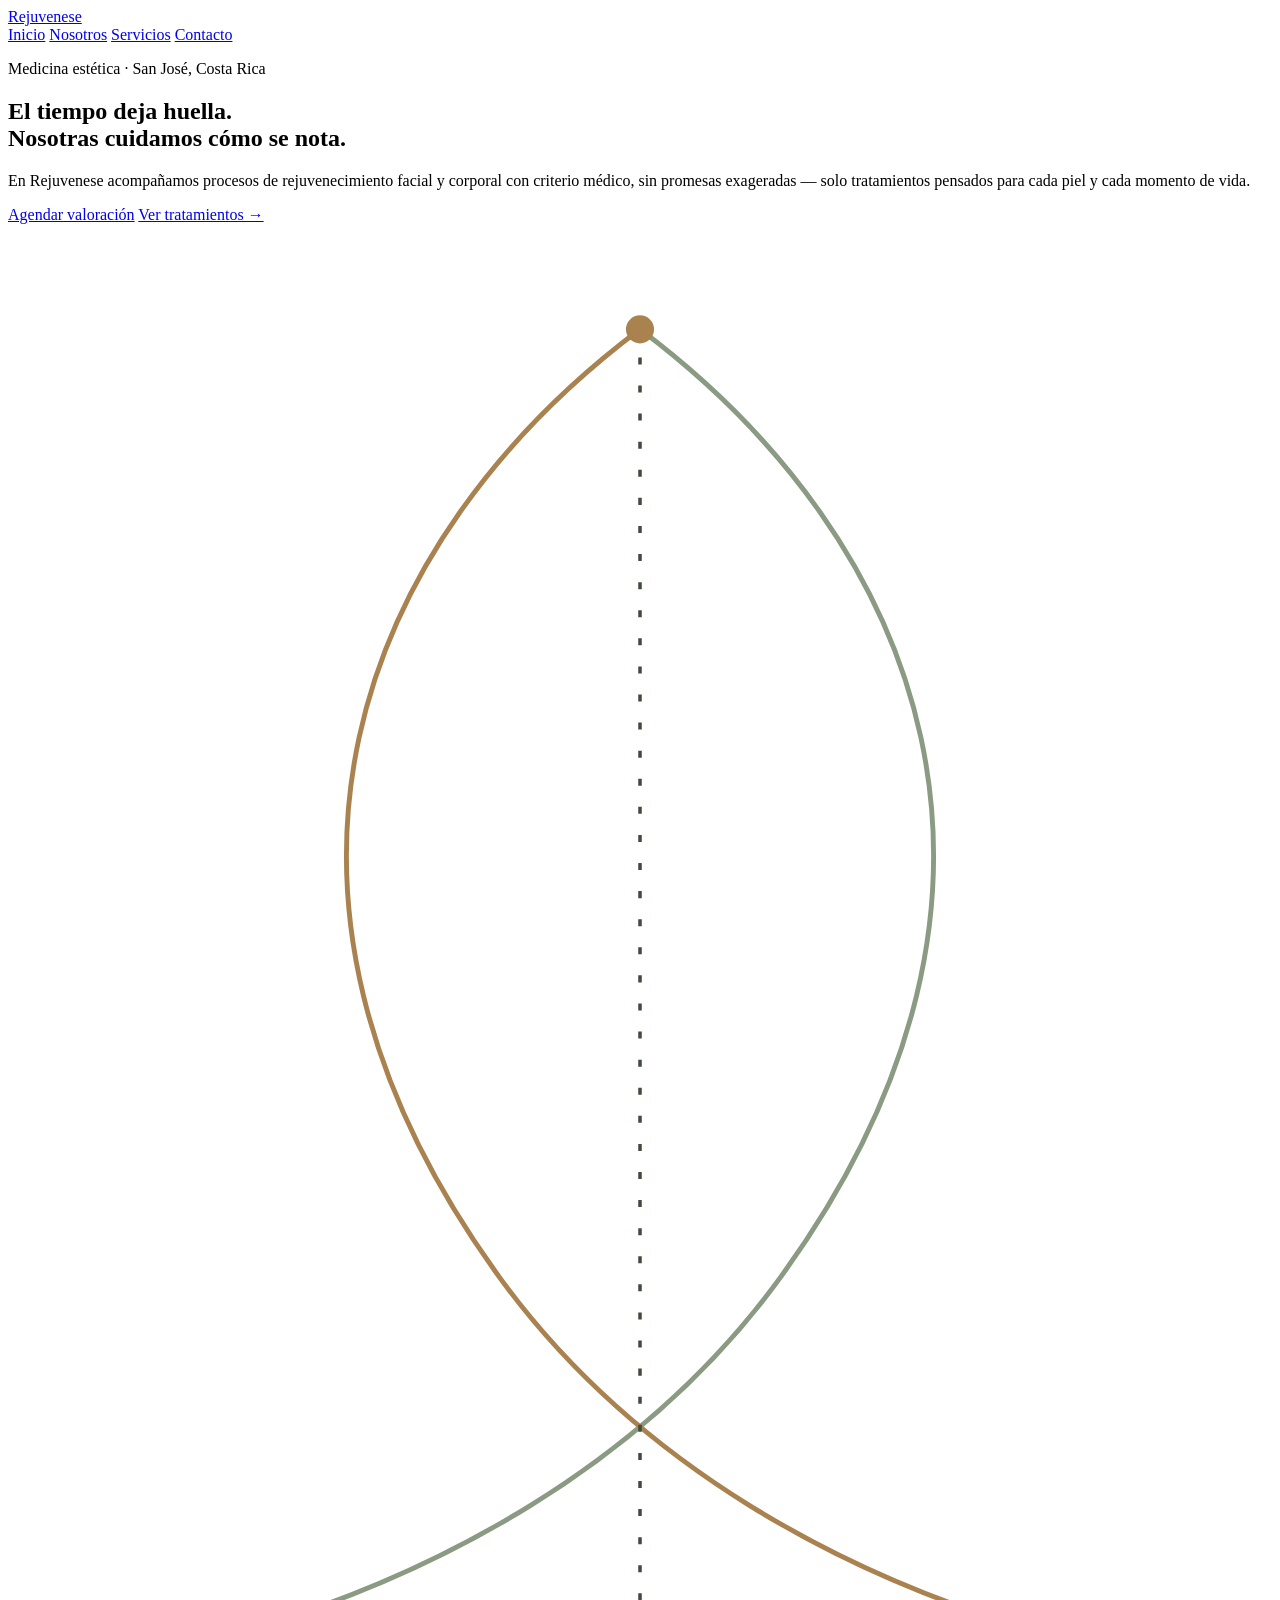
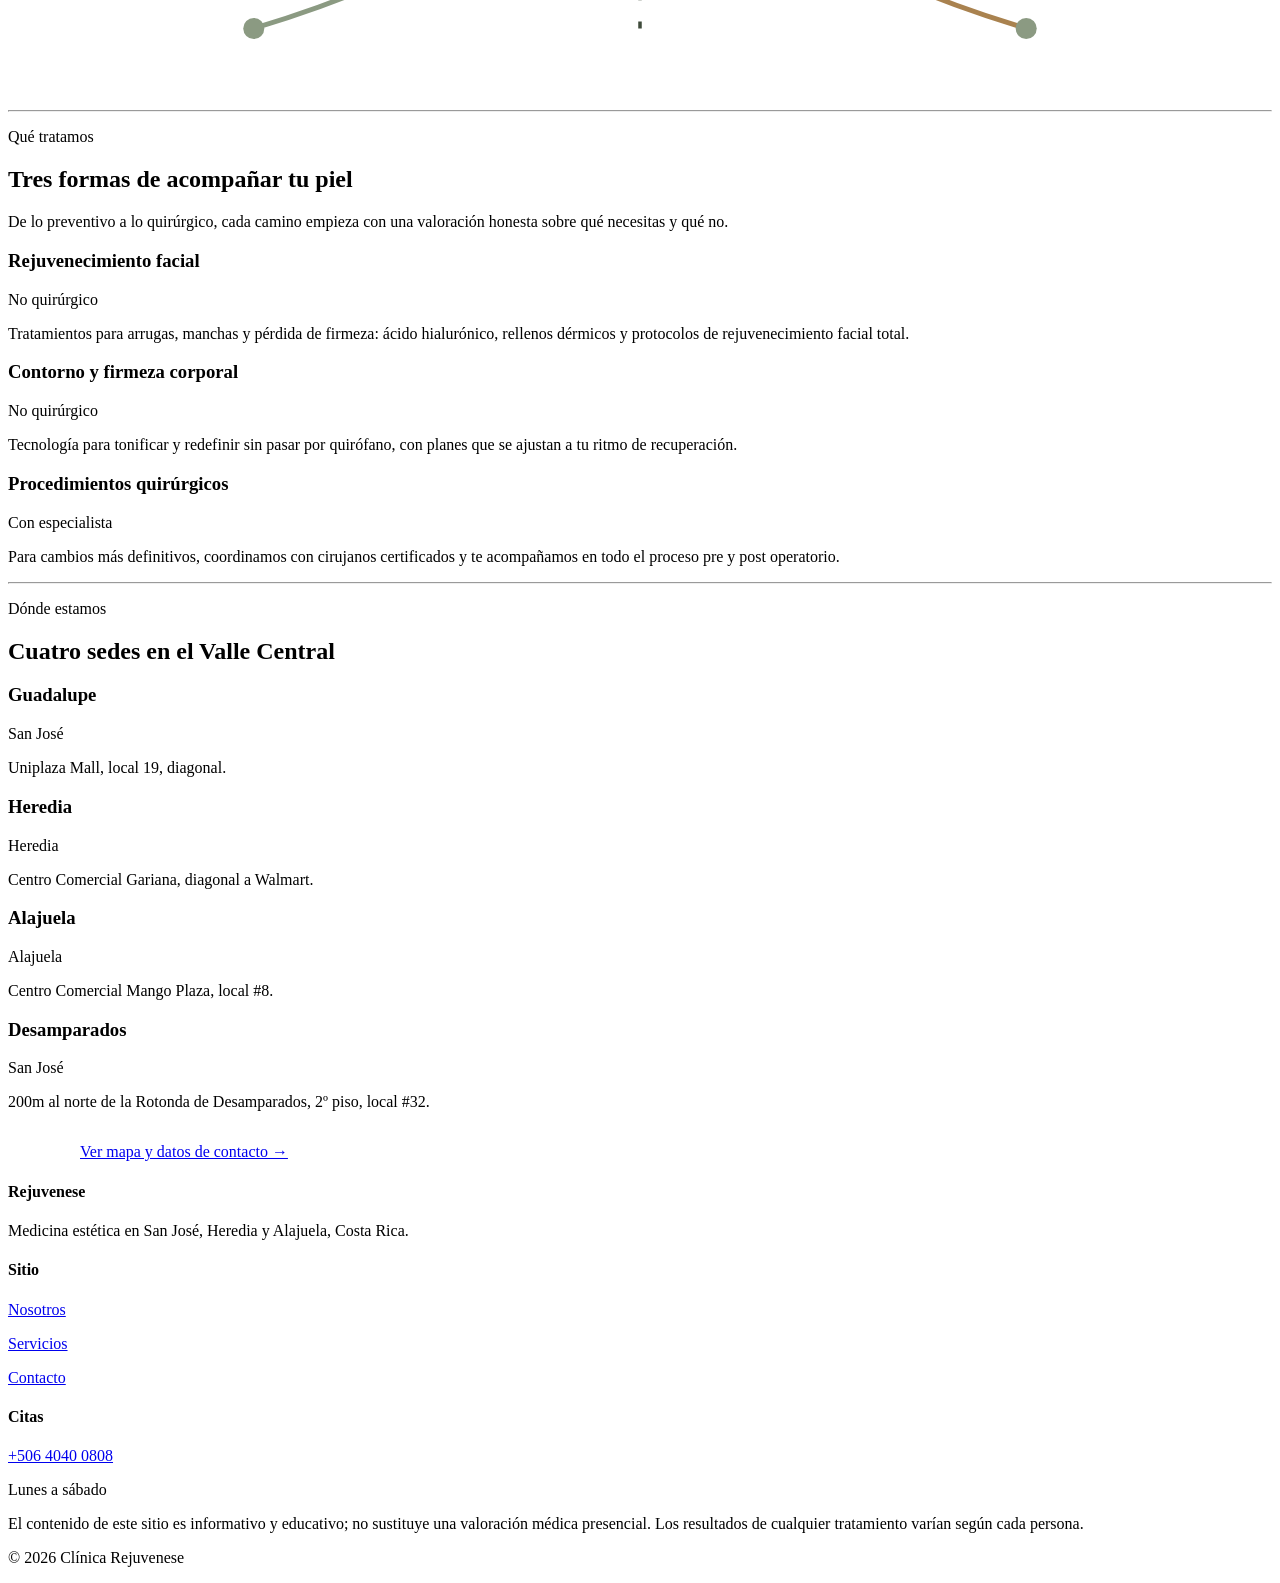
==== index.html @ feb4945f "Rename index to index.html" ====
<!DOCTYPE html>
<html lang="es">
<head>
<meta charset="UTF-8">
<meta name="viewport" content="width=device-width, initial-scale=1.0">
<title>Clínica Rejuvenese · Medicina estética en Costa Rica</title>
<link rel="stylesheet" href="style.css">
</head>
<body>

<header class="site-nav">
  <div class="nav-inner">
    <a href="index.html" class="brand">Rejuvenese</a>
    <nav class="links">
      <a href="index.html" class="active">Inicio</a>
      <a href="nosotros.html">Nosotros</a>
      <a href="servicios.html">Servicios</a>
      <a href="contacto.html">Contacto</a>
    </nav>
  </div>
</header>

<section class="hero">
  <div>
    <p class="eyebrow">Medicina estética · San José, Costa Rica</p>
    <h1>El tiempo deja huella.<br>Nosotras cuidamos cómo se nota.</h1>
    <p class="lede">En Rejuvenese acompañamos procesos de rejuvenecimiento facial y corporal con criterio médico, sin promesas exageradas — solo tratamientos pensados para cada piel y cada momento de vida.</p>
    <div class="cta-row">
      <a href="contacto.html" class="btn primary">Agendar valoración</a>
      <a href="servicios.html" class="link-gold">Ver tratamientos →</a>
    </div>
  </div>
  <div class="hero-figure">
    <svg viewBox="0 0 360 420" xmlns="http://www.w3.org/2000/svg" class="leaf-motif">
      <path d="M180 30 C 260 90, 300 190, 220 300 C 180 355, 120 385, 70 400" fill="none" stroke="#8B9A82" stroke-width="1.4"/>
      <path d="M180 30 C 100 90, 60 190, 140 300 C 180 355, 240 385, 290 400" fill="none" stroke="#A9824F" stroke-width="1.4"/>
      <path d="M180 30 L180 400" stroke="#3F4B3B" stroke-width="1" stroke-dasharray="2 6"/>
      <circle cx="180" cy="30" r="4" fill="#A9824F"/>
      <circle cx="70" cy="400" r="3" fill="#8B9A82"/>
      <circle cx="290" cy="400" r="3" fill="#8B9A82"/>
    </svg>
  </div>
</section>

<hr class="rule">

<section>
  <div class="section-head">
    <p class="eyebrow">Qué tratamos</p>
    <h2>Tres formas de acompañar tu piel</h2>
    <p>De lo preventivo a lo quirúrgico, cada camino empieza con una valoración honesta sobre qué necesitas y qué no.</p>
  </div>
  <div class="service-list">
    <div class="service-row">
      <h3>Rejuvenecimiento facial</h3>
      <div>
        <p class="tag">No quirúrgico</p>
        <p>Tratamientos para arrugas, manchas y pérdida de firmeza: ácido hialurónico, rellenos dérmicos y protocolos de rejuvenecimiento facial total.</p>
      </div>
    </div>
    <div class="service-row">
      <h3>Contorno y firmeza corporal</h3>
      <div>
        <p class="tag">No quirúrgico</p>
        <p>Tecnología para tonificar y redefinir sin pasar por quirófano, con planes que se ajustan a tu ritmo de recuperación.</p>
      </div>
    </div>
    <div class="service-row">
      <h3>Procedimientos quirúrgicos</h3>
      <div>
        <p class="tag">Con especialista</p>
        <p>Para cambios más definitivos, coordinamos con cirujanos certificados y te acompañamos en todo el proceso pre y post operatorio.</p>
      </div>
    </div>
  </div>
</section>

<hr class="rule">

<section class="tight">
  <div class="section-head">
    <p class="eyebrow">Dónde estamos</p>
    <h2>Cuatro sedes en el Valle Central</h2>
  </div>
  <div class="locations-grid">
    <div class="location-card">
      <h3>Guadalupe</h3>
      <p class="region">San José</p>
      <p>Uniplaza Mall, local 19, diagonal.</p>
    </div>
    <div class="location-card">
      <h3>Heredia</h3>
      <p class="region">Heredia</p>
      <p>Centro Comercial Gariana, diagonal a Walmart.</p>
    </div>
    <div class="location-card">
      <h3>Alajuela</h3>
      <p class="region">Alajuela</p>
      <p>Centro Comercial Mango Plaza, local #8.</p>
    </div>
    <div class="location-card">
      <h3>Desamparados</h3>
      <p class="region">San José</p>
      <p>200m al norte de la Rotonda de Desamparados, 2º piso, local #32.</p>
    </div>
  </div>
  <div style="max-width:1120px; margin:32px auto 0;">
    <a href="contacto.html" class="link-gold">Ver mapa y datos de contacto →</a>
  </div>
</section>

<footer>
  <div class="footer-inner">
    <div>
      <h4>Rejuvenese</h4>
      <p>Medicina estética en San José, Heredia y Alajuela, Costa Rica.</p>
    </div>
    <div>
      <h4>Sitio</h4>
      <p><a href="nosotros.html">Nosotros</a></p>
      <p><a href="servicios.html">Servicios</a></p>
      <p><a href="contacto.html">Contacto</a></p>
    </div>
    <div>
      <h4>Citas</h4>
      <p><a href="tel:+50640400808">+506 4040 0808</a></p>
      <p>Lunes a sábado</p>
    </div>
  </div>
  <div class="footer-bottom">
    <p class="disclaimer">El contenido de este sitio es informativo y educativo; no sustituye una valoración médica presencial. Los resultados de cualquier tratamiento varían según cada persona.</p>
    <p>© 2026 Clínica Rejuvenese</p>
  </div>
</footer>

</body>
</html>
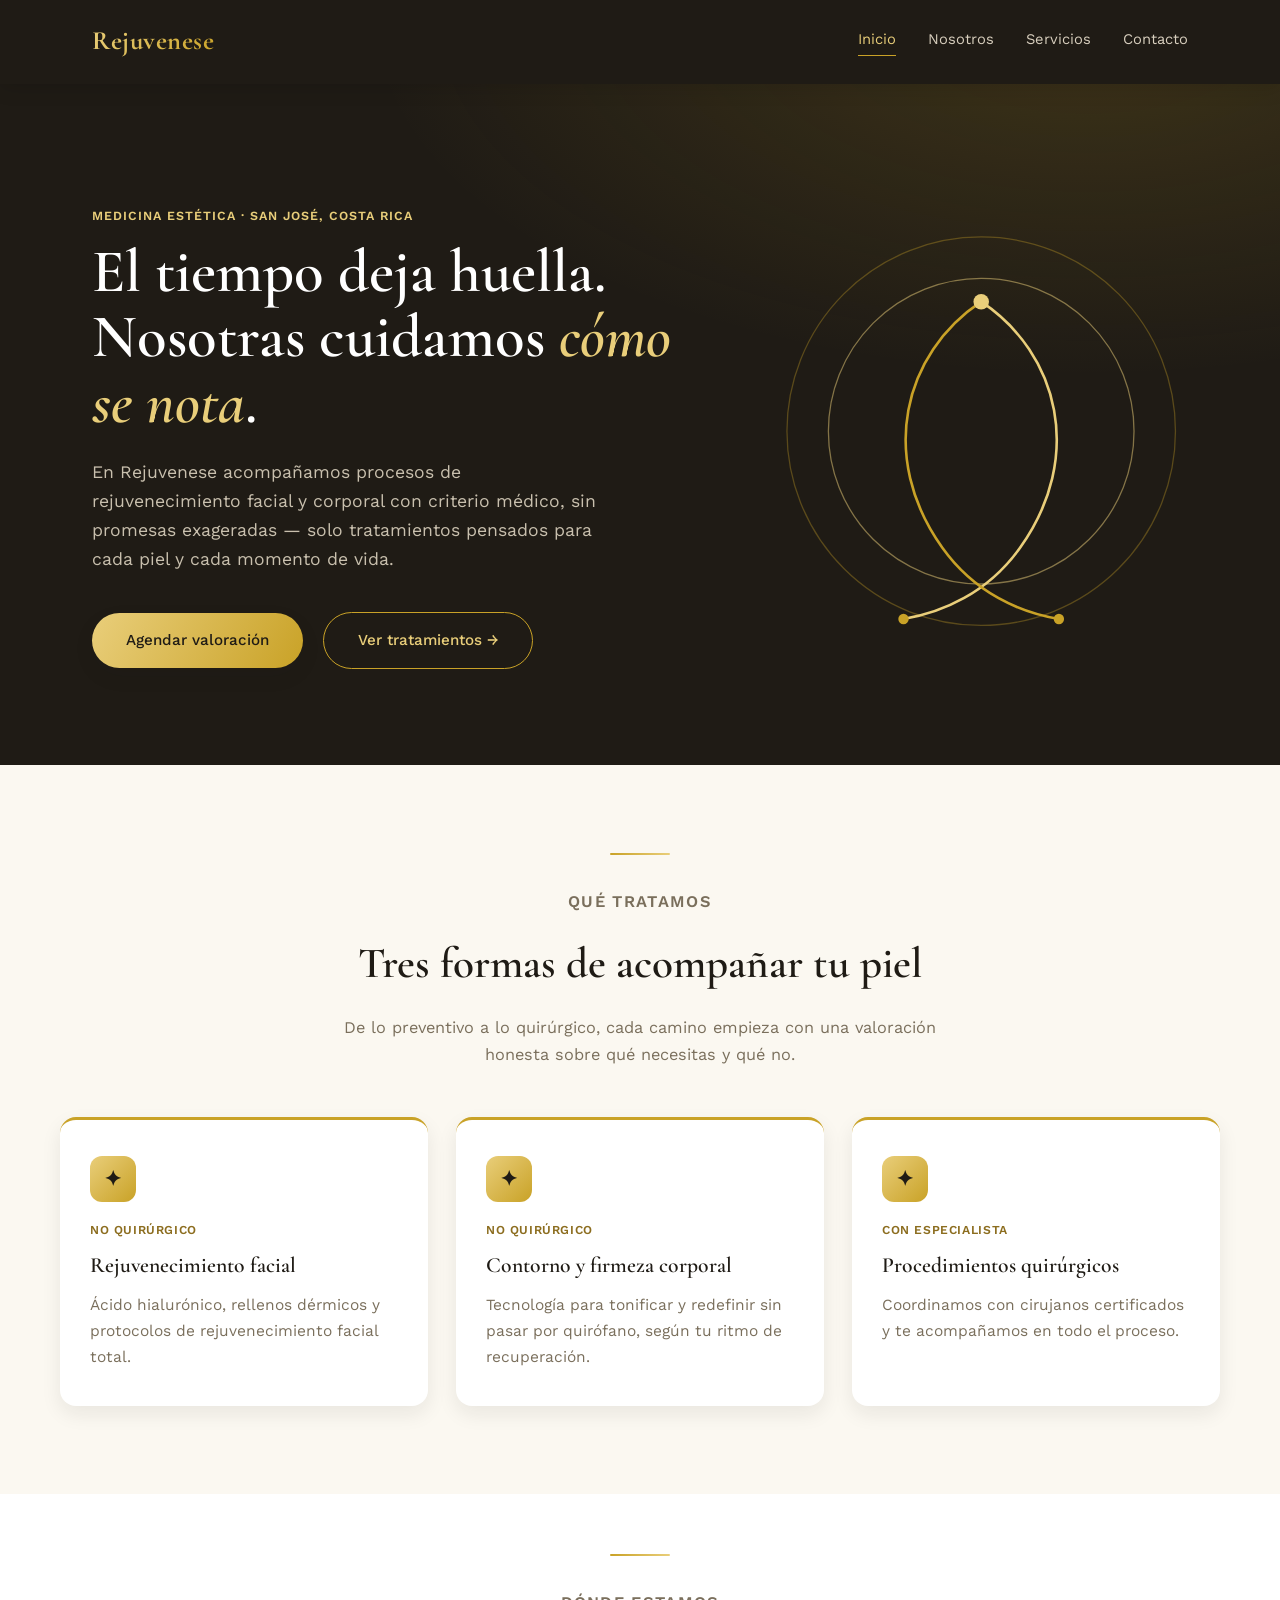
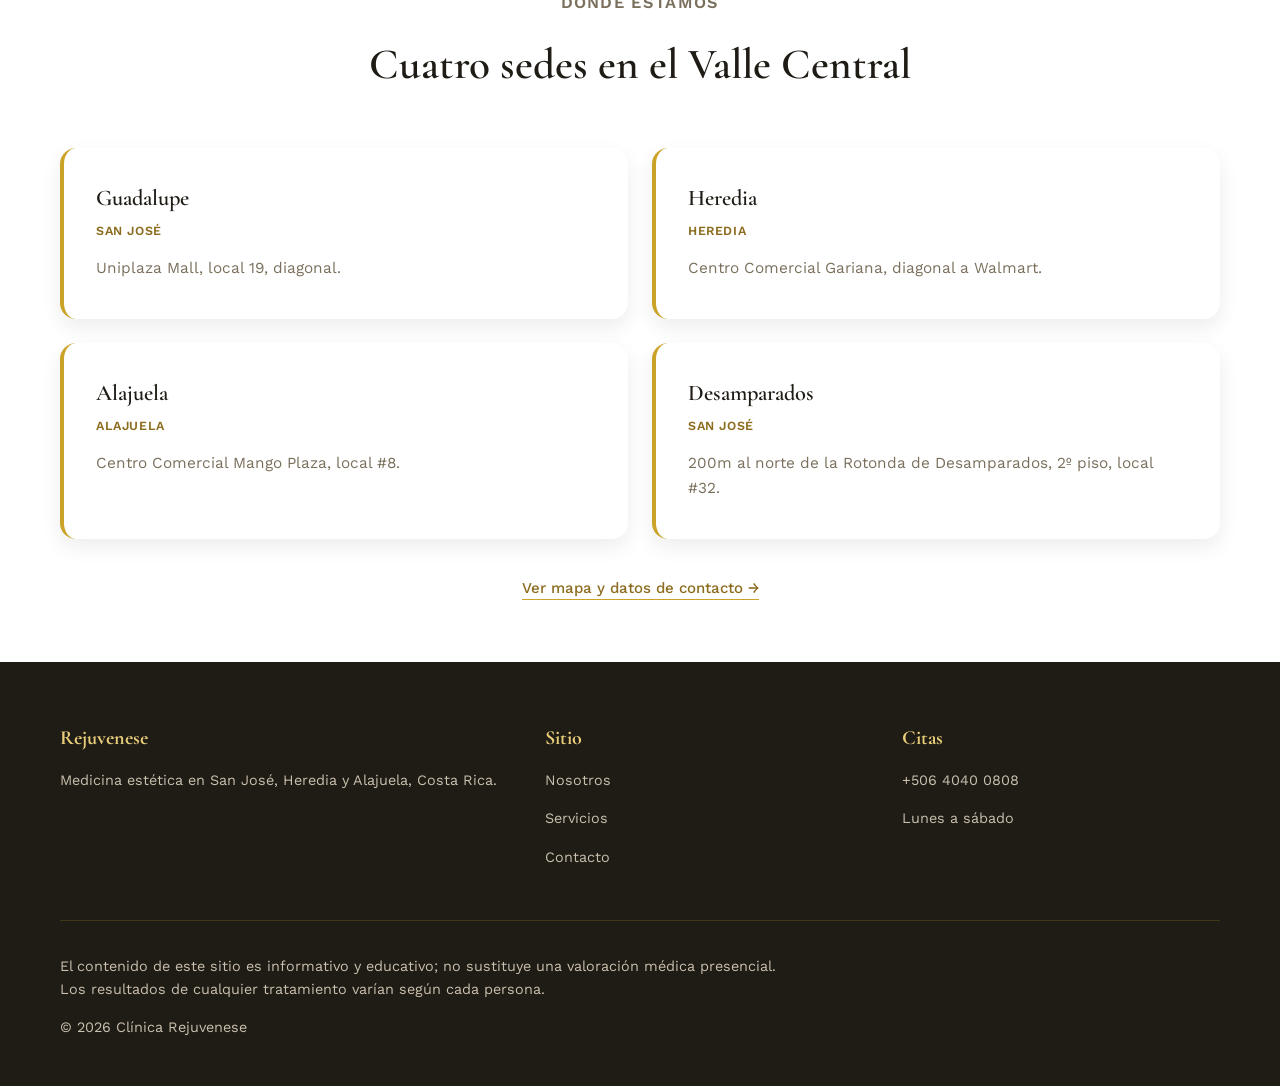
==== commit 8aedd066: "Add files via upload" ====
--- a/index.html
+++ b/index.html
@@ -21,64 +21,62 @@
 </header>
 
 <section class="hero">
-  <div>
-    <p class="eyebrow">Medicina estética · San José, Costa Rica</p>
-    <h1>El tiempo deja huella.<br>Nosotras cuidamos cómo se nota.</h1>
-    <p class="lede">En Rejuvenese acompañamos procesos de rejuvenecimiento facial y corporal con criterio médico, sin promesas exageradas — solo tratamientos pensados para cada piel y cada momento de vida.</p>
-    <div class="cta-row">
-      <a href="contacto.html" class="btn primary">Agendar valoración</a>
-      <a href="servicios.html" class="link-gold">Ver tratamientos →</a>
+  <div class="hero-inner">
+    <div>
+      <p class="eyebrow" style="color:var(--gold-light);">Medicina estética · San José, Costa Rica</p>
+      <h1>El tiempo deja huella.<br>Nosotras cuidamos <em>cómo se nota</em>.</h1>
+      <p class="lede">En Rejuvenese acompañamos procesos de rejuvenecimiento facial y corporal con criterio médico, sin promesas exageradas — solo tratamientos pensados para cada piel y cada momento de vida.</p>
+      <div class="cta-row">
+        <a href="contacto.html" class="btn primary">Agendar valoración</a>
+        <a href="servicios.html" class="btn ghost">Ver tratamientos →</a>
+      </div>
     </div>
-  </div>
-  <div class="hero-figure">
-    <svg viewBox="0 0 360 420" xmlns="http://www.w3.org/2000/svg" class="leaf-motif">
-      <path d="M180 30 C 260 90, 300 190, 220 300 C 180 355, 120 385, 70 400" fill="none" stroke="#8B9A82" stroke-width="1.4"/>
-      <path d="M180 30 C 100 90, 60 190, 140 300 C 180 355, 240 385, 290 400" fill="none" stroke="#A9824F" stroke-width="1.4"/>
-      <path d="M180 30 L180 400" stroke="#3F4B3B" stroke-width="1" stroke-dasharray="2 6"/>
-      <circle cx="180" cy="30" r="4" fill="#A9824F"/>
-      <circle cx="70" cy="400" r="3" fill="#8B9A82"/>
-      <circle cx="290" cy="400" r="3" fill="#8B9A82"/>
-    </svg>
+    <div class="hero-figure">
+      <svg viewBox="0 0 320 320" xmlns="http://www.w3.org/2000/svg">
+        <circle cx="160" cy="160" r="150" fill="none" stroke="#C9A227" stroke-width="1" opacity="0.35"/>
+        <circle cx="160" cy="160" r="118" fill="none" stroke="#E9CE7A" stroke-width="1" opacity="0.5"/>
+        <path d="M160 60 C 220 100, 240 180, 190 250 C 165 285, 130 300, 100 305" fill="none" stroke="#E9CE7A" stroke-width="2"/>
+        <path d="M160 60 C 100 100, 80 180, 130 250 C 155 285, 190 300, 220 305" fill="none" stroke="#C9A227" stroke-width="2"/>
+        <circle cx="160" cy="60" r="6" fill="#E9CE7A"/>
+        <circle cx="100" cy="305" r="4" fill="#C9A227"/>
+        <circle cx="220" cy="305" r="4" fill="#C9A227"/>
+      </svg>
+    </div>
   </div>
 </section>
 
-<hr class="rule">
-
 <section>
   <div class="section-head">
+    <div class="gold-rule"></div>
     <p class="eyebrow">Qué tratamos</p>
     <h2>Tres formas de acompañar tu piel</h2>
     <p>De lo preventivo a lo quirúrgico, cada camino empieza con una valoración honesta sobre qué necesitas y qué no.</p>
   </div>
-  <div class="service-list">
-    <div class="service-row">
+  <div class="service-grid">
+    <div class="card">
+      <div class="icon">✦</div>
+      <span class="tag">No quirúrgico</span>
       <h3>Rejuvenecimiento facial</h3>
-      <div>
-        <p class="tag">No quirúrgico</p>
-        <p>Tratamientos para arrugas, manchas y pérdida de firmeza: ácido hialurónico, rellenos dérmicos y protocolos de rejuvenecimiento facial total.</p>
-      </div>
+      <p>Ácido hialurónico, rellenos dérmicos y protocolos de rejuvenecimiento facial total.</p>
     </div>
-    <div class="service-row">
+    <div class="card">
+      <div class="icon">✦</div>
+      <span class="tag">No quirúrgico</span>
       <h3>Contorno y firmeza corporal</h3>
-      <div>
-        <p class="tag">No quirúrgico</p>
-        <p>Tecnología para tonificar y redefinir sin pasar por quirófano, con planes que se ajustan a tu ritmo de recuperación.</p>
-      </div>
+      <p>Tecnología para tonificar y redefinir sin pasar por quirófano, según tu ritmo de recuperación.</p>
     </div>
-    <div class="service-row">
+    <div class="card">
+      <div class="icon">✦</div>
+      <span class="tag">Con especialista</span>
       <h3>Procedimientos quirúrgicos</h3>
-      <div>
-        <p class="tag">Con especialista</p>
-        <p>Para cambios más definitivos, coordinamos con cirujanos certificados y te acompañamos en todo el proceso pre y post operatorio.</p>
-      </div>
+      <p>Coordinamos con cirujanos certificados y te acompañamos en todo el proceso.</p>
     </div>
   </div>
 </section>
 
-<hr class="rule">
-
-<section class="tight">
+<section class="tight" style="background:var(--white);">
   <div class="section-head">
+    <div class="gold-rule"></div>
     <p class="eyebrow">Dónde estamos</p>
     <h2>Cuatro sedes en el Valle Central</h2>
   </div>
@@ -104,7 +102,7 @@
       <p>200m al norte de la Rotonda de Desamparados, 2º piso, local #32.</p>
     </div>
   </div>
-  <div style="max-width:1120px; margin:32px auto 0;">
+  <div style="max-width:1160px; margin:36px auto 0; text-align:center;">
     <a href="contacto.html" class="link-gold">Ver mapa y datos de contacto →</a>
   </div>
 </section>
--- a/style.css
+++ b/style.css
@@ -0,0 +1,236 @@
+@import url('https://fonts.googleapis.com/css2?family=Cormorant+Garamond:ital,wght@0,400;0,500;0,600;0,700;1,500&family=Work+Sans:wght@300;400;500;600&display=swap');
+
+:root{
+  --charcoal:#1F1B15;
+  --charcoal-soft:#2B2418;
+  --ivory:#FBF8F1;
+  --white:#FFFFFF;
+  --gold:#C9A227;
+  --gold-light:#E9CE7A;
+  --gold-dark:#8C6D1F;
+  --text:#3A3226;
+  --muted:#7A6F5C;
+  --line: rgba(140,109,31,0.22);
+  --maxw: 1160px;
+  --shadow: 0 18px 40px rgba(31,27,21,0.10);
+  --shadow-sm: 0 8px 20px rgba(31,27,21,0.08);
+}
+
+*{box-sizing:border-box;}
+html{scroll-behavior:smooth;}
+body{
+  margin:0;
+  background:var(--ivory);
+  color:var(--text);
+  font-family:'Work Sans', sans-serif;
+  font-weight:400;
+  font-size:16px;
+  line-height:1.65;
+}
+h1,h2,h3,.display{
+  font-family:'Cormorant Garamond', serif;
+  font-weight:600;
+  color:var(--charcoal);
+  margin:0;
+}
+a{color:inherit; text-decoration:none;}
+img,svg{display:block; max-width:100%;}
+.wrap{max-width:var(--maxw); margin:0 auto; padding:0 32px;}
+
+/* NAV */
+header.site-nav{
+  background:var(--charcoal);
+  position:sticky; top:0; z-index:50;
+  box-shadow:0 2px 20px rgba(0,0,0,0.15);
+}
+.nav-inner{
+  max-width:var(--maxw); margin:0 auto;
+  padding:20px 32px;
+  display:flex; justify-content:space-between; align-items:center;
+  gap:24px; flex-wrap:wrap;
+}
+.nav-inner .brand{
+  font-family:'Cormorant Garamond', serif;
+  font-size:1.65rem; font-weight:700;
+  background:linear-gradient(120deg, var(--gold-light), var(--gold));
+  -webkit-background-clip:text; background-clip:text; color:transparent;
+  letter-spacing:0.02em;
+}
+nav.links{display:flex; gap:32px;}
+nav.links a{
+  font-size:0.92rem; color:#D8CFBE;
+  padding-bottom:4px; border-bottom:1px solid transparent;
+  transition:color .2s ease, border-color .2s ease;
+}
+nav.links a:hover, nav.links a.active{ color:var(--gold-light); border-bottom-color:var(--gold); }
+
+/* HERO */
+.hero{
+  position:relative;
+  background:radial-gradient(1200px 600px at 85% -10%, rgba(201,162,39,0.18), transparent 60%), var(--charcoal);
+  padding:0;
+  overflow:hidden;
+}
+.hero-inner{
+  max-width:var(--maxw); margin:0 auto;
+  padding:110px 32px 96px;
+  display:grid; grid-template-columns:1.2fr 0.8fr;
+  gap:60px; align-items:center;
+}
+.hero h1{ color:var(--white); font-size:clamp(2.6rem, 5vw, 3.8rem); line-height:1.08; }
+.hero h1 em{ font-style:italic; color:var(--gold-light); }
+.hero .lede{ margin-top:22px; max-width:46ch; font-size:1.1rem; color:#C9C0AE; }
+.cta-row{margin-top:38px; display:flex; gap:20px; flex-wrap:wrap; align-items:center;}
+.btn{
+  display:inline-block; padding:15px 34px; border-radius:999px;
+  font-family:'Work Sans', sans-serif; font-size:0.95rem; font-weight:500;
+  border:1px solid var(--gold);
+  transition:transform .18s ease, box-shadow .18s ease, background .2s ease;
+}
+.btn.primary{
+  background:linear-gradient(120deg, var(--gold-light), var(--gold));
+  color:var(--charcoal); border:none; box-shadow: var(--shadow-sm);
+}
+.btn.primary:hover{ transform:translateY(-2px); box-shadow: var(--shadow); }
+.btn.ghost{ color:var(--gold-light); }
+.btn.ghost:hover{ background:rgba(201,162,39,0.12); }
+.link-gold{
+  color:var(--gold-dark); border-bottom:1px solid var(--gold);
+  padding-bottom:2px; font-size:0.94rem; font-weight:500;
+}
+
+.hero-figure{ display:flex; justify-content:center; }
+
+section{padding:88px 32px;}
+section.tight{padding:60px 32px;}
+.eyebrow{
+  display:inline-block; font-size:0.78rem; font-weight:600;
+  letter-spacing:0.08em; text-transform:uppercase;
+  color:var(--gold-dark); margin-bottom:12px;
+}
+.section-head{max-width:64ch; margin:0 auto 48px; text-align:center;}
+.section-head h2{font-size:clamp(2rem, 3.4vw, 2.7rem);}
+.section-head p{margin-top:16px; color:var(--muted); font-size:1.02rem;}
+
+.gold-rule{
+  width:60px; height:2px; margin:0 auto 18px;
+  background:linear-gradient(90deg, var(--gold), var(--gold-light));
+  border-radius:2px;
+}
+.section-head.left{ text-align:left; margin:0 0 44px; }
+.section-head.left .gold-rule{ margin:0 0 18px; }
+
+/* SERVICE CARDS */
+.service-grid{
+  max-width:var(--maxw); margin:0 auto;
+  display:grid; grid-template-columns:repeat(3, 1fr); gap:28px;
+}
+.card{
+  background:var(--white);
+  border-radius:16px;
+  padding:36px 30px;
+  box-shadow:var(--shadow-sm);
+  border-top:3px solid var(--gold);
+  transition:transform .2s ease, box-shadow .2s ease;
+}
+.card:hover{ transform:translateY(-4px); box-shadow:var(--shadow); }
+.card .icon{
+  width:46px; height:46px; border-radius:12px;
+  background:linear-gradient(135deg, var(--gold-light), var(--gold));
+  display:flex; align-items:center; justify-content:center;
+  margin-bottom:18px; color:var(--charcoal); font-size:1.3rem; font-weight:700;
+}
+.card h3{font-size:1.35rem; margin-bottom:10px;}
+.card .tag{font-size:0.76rem; font-weight:600; letter-spacing:0.05em; text-transform:uppercase; color:var(--gold-dark); margin-bottom:8px; display:block;}
+.card p{color:var(--muted); margin:0; font-size:0.97rem;}
+.card ul{margin:14px 0 0; padding-left:18px; color:var(--muted);}
+.card li{margin-bottom:6px;}
+
+/* LOCATIONS */
+.locations-grid{
+  max-width:var(--maxw); margin:0 auto;
+  display:grid; grid-template-columns:repeat(2, 1fr); gap:24px;
+}
+.location-card{
+  background:var(--white); border-radius:16px; padding:32px;
+  box-shadow:var(--shadow-sm);
+  border-left:4px solid var(--gold);
+  transition:transform .2s ease, box-shadow .2s ease;
+}
+.location-card:hover{ transform:translateY(-3px); box-shadow:var(--shadow); }
+.location-card h3{font-size:1.4rem; margin-bottom:4px;}
+.location-card .region{font-size:0.78rem; font-weight:600; text-transform:uppercase; letter-spacing:0.05em; color:var(--gold-dark); margin-bottom:14px;}
+.location-card p{margin:0 0 6px; color:var(--muted); font-size:0.96rem;}
+.location-card a.link-gold{margin-top:14px; display:inline-block;}
+
+/* ABOUT / VALUES */
+.values-grid{
+  max-width:var(--maxw); margin:0 auto;
+  display:grid; grid-template-columns:repeat(3, 1fr); gap:28px;
+}
+.value-item{
+  background:var(--white); border-radius:16px; padding:32px;
+  box-shadow:var(--shadow-sm); text-align:center;
+}
+.value-item .num{
+  width:40px; height:40px; border-radius:50%; margin:0 auto 16px;
+  background:var(--charcoal); color:var(--gold-light);
+  display:flex; align-items:center; justify-content:center;
+  font-family:'Cormorant Garamond', serif; font-weight:700; font-size:1.1rem;
+}
+.value-item h3{font-size:1.25rem; margin-bottom:10px;}
+.value-item p{color:var(--muted); font-size:0.96rem; margin:0;}
+
+.split{
+  max-width:var(--maxw); margin:0 auto;
+  display:grid; grid-template-columns:0.9fr 1.1fr; gap:60px; align-items:center;
+}
+.split .panel{
+  background:var(--white); border-radius:20px; padding:44px;
+  box-shadow:var(--shadow);
+}
+
+/* CONTACT FORM */
+.contact-form{max-width:100%;}
+.field{margin-bottom:22px;}
+.field label{display:block; font-size:0.85rem; font-weight:500; color:var(--charcoal); margin-bottom:8px;}
+.field input, .field textarea, .field select{
+  width:100%; padding:13px 16px; border-radius:10px;
+  border:1px solid rgba(122,111,92,0.3); background:var(--ivory);
+  font-family:'Work Sans', sans-serif; font-size:0.98rem; color:var(--text);
+}
+.field input:focus, .field textarea:focus, .field select:focus{
+  outline:none; border-color:var(--gold); box-shadow:0 0 0 3px rgba(201,162,39,0.18);
+}
+.field-row{display:grid; grid-template-columns:1fr 1fr; gap:20px;}
+
+/* FOOTER */
+footer{ background:var(--charcoal); color:#C9C0AE; padding:60px 32px 32px; }
+.footer-inner{
+  max-width:var(--maxw); margin:0 auto;
+  display:grid; grid-template-columns:1.4fr 1fr 1fr; gap:40px;
+}
+footer h4{
+  font-family:'Cormorant Garamond', serif; font-size:1.25rem; font-weight:700;
+  margin:0 0 14px; color:var(--gold-light);
+}
+footer p, footer a{font-size:0.9rem; color:#C9C0AE;}
+footer a:hover{color:var(--gold-light);}
+.footer-bottom{
+  max-width:var(--maxw); margin:36px auto 0;
+  border-top:1px solid rgba(201,162,39,0.2);
+  padding-top:20px; font-size:0.78rem; color:#94896F;
+}
+.footer-bottom .disclaimer{max-width:80ch; margin-bottom:10px; line-height:1.6;}
+
+@media (max-width: 860px){
+  .hero-inner{grid-template-columns:1fr; padding-top:70px;}
+  .split{grid-template-columns:1fr;}
+  .values-grid{grid-template-columns:1fr;}
+  .service-grid{grid-template-columns:1fr;}
+  .locations-grid{grid-template-columns:1fr;}
+  .field-row{grid-template-columns:1fr;}
+  .footer-inner{grid-template-columns:1fr; gap:28px;}
+  nav.links{gap:18px; font-size:0.85rem;}
+}
+@media (prefers-reduced-motion: reduce){ html{scroll-behavior:auto;} }
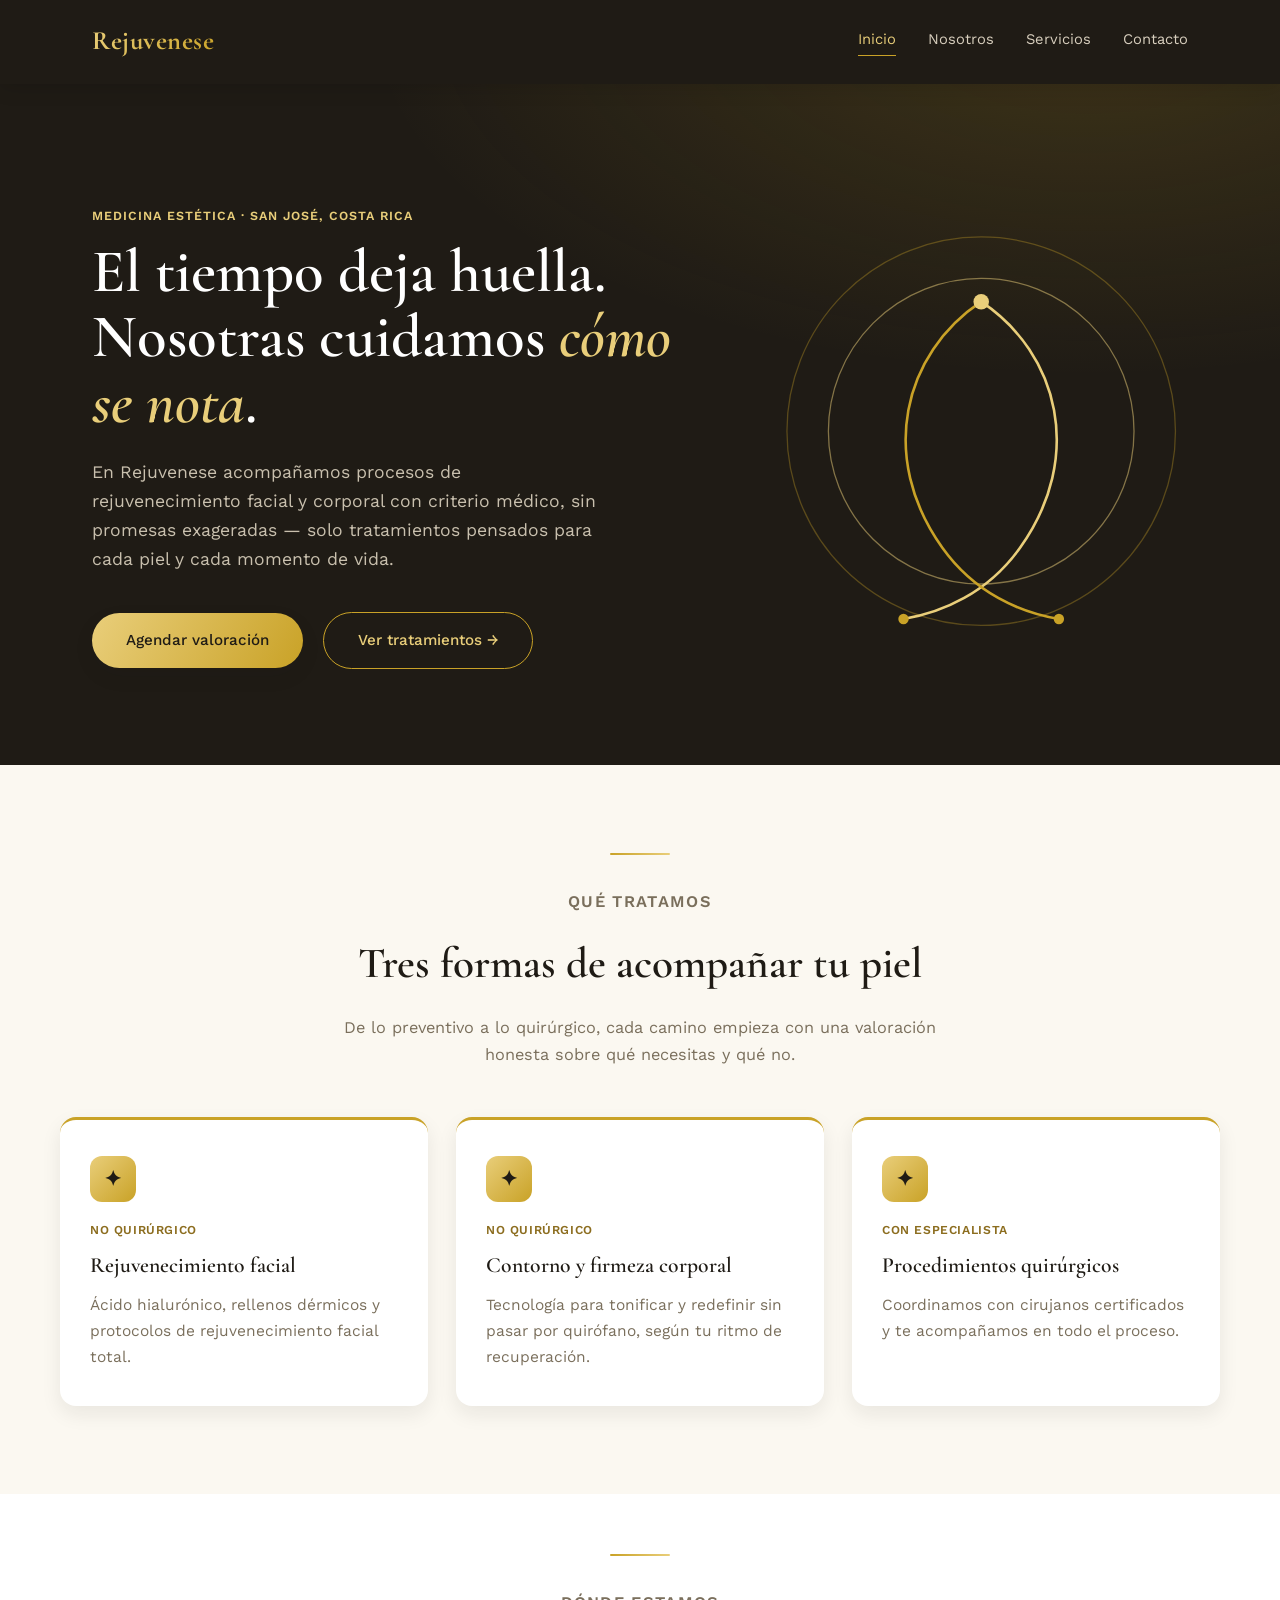
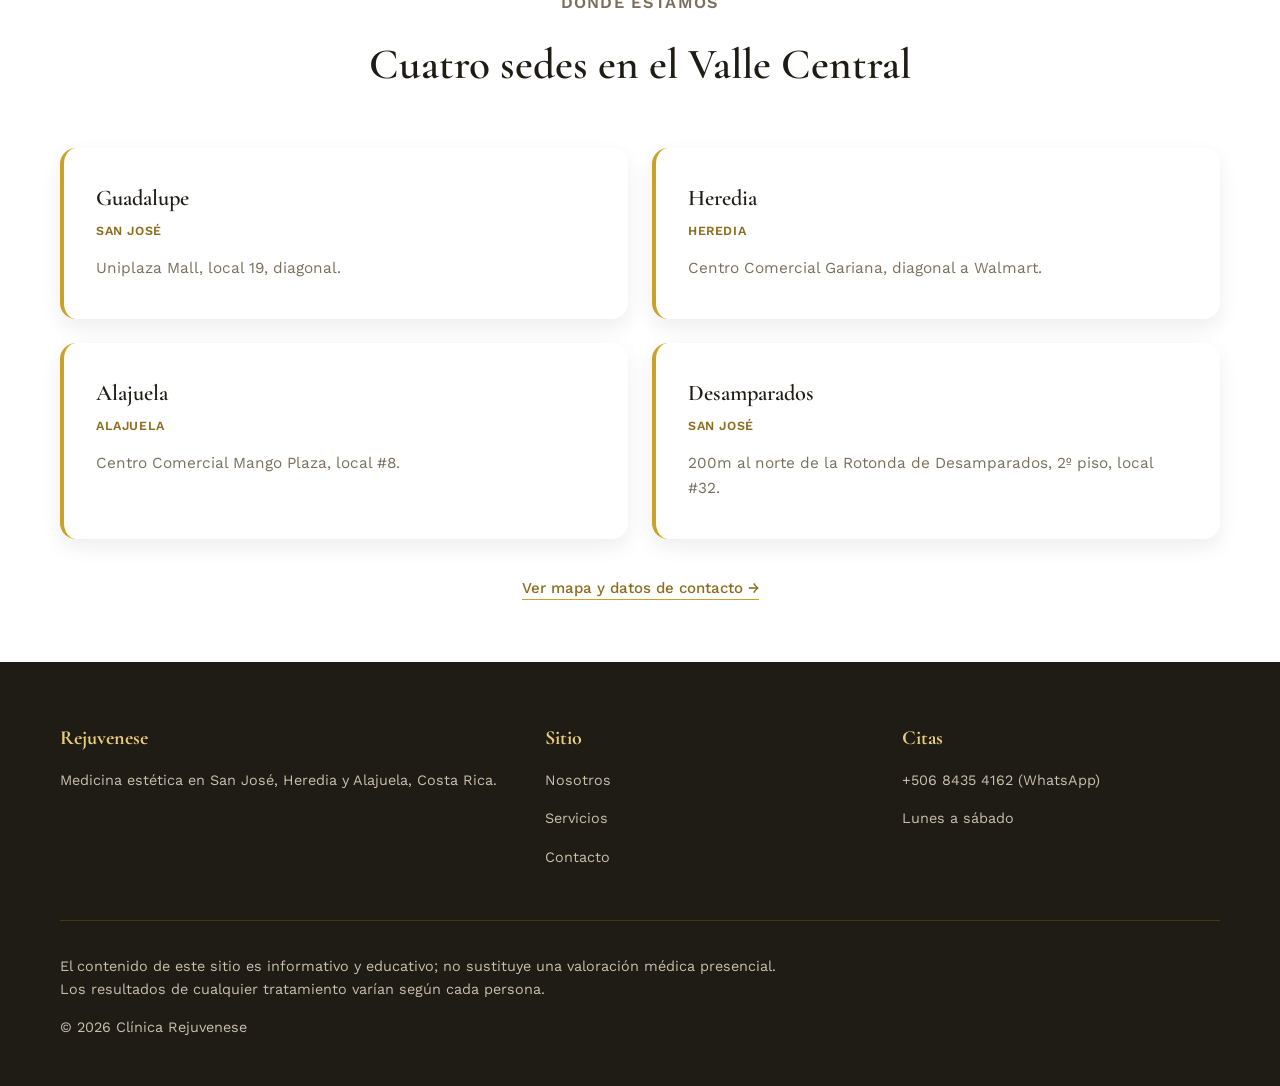
==== commit c65a84c4: "Add files via upload" ====
--- a/index.html
+++ b/index.html
@@ -121,7 +121,7 @@
     </div>
     <div>
       <h4>Citas</h4>
-      <p><a href="tel:+50640400808">+506 4040 0808</a></p>
+      <p><a href="https://wa.me/50684354162" target="_blank" rel="noopener">+506 8435 4162 (WhatsApp)</a></p>
       <p>Lunes a sábado</p>
     </div>
   </div>
